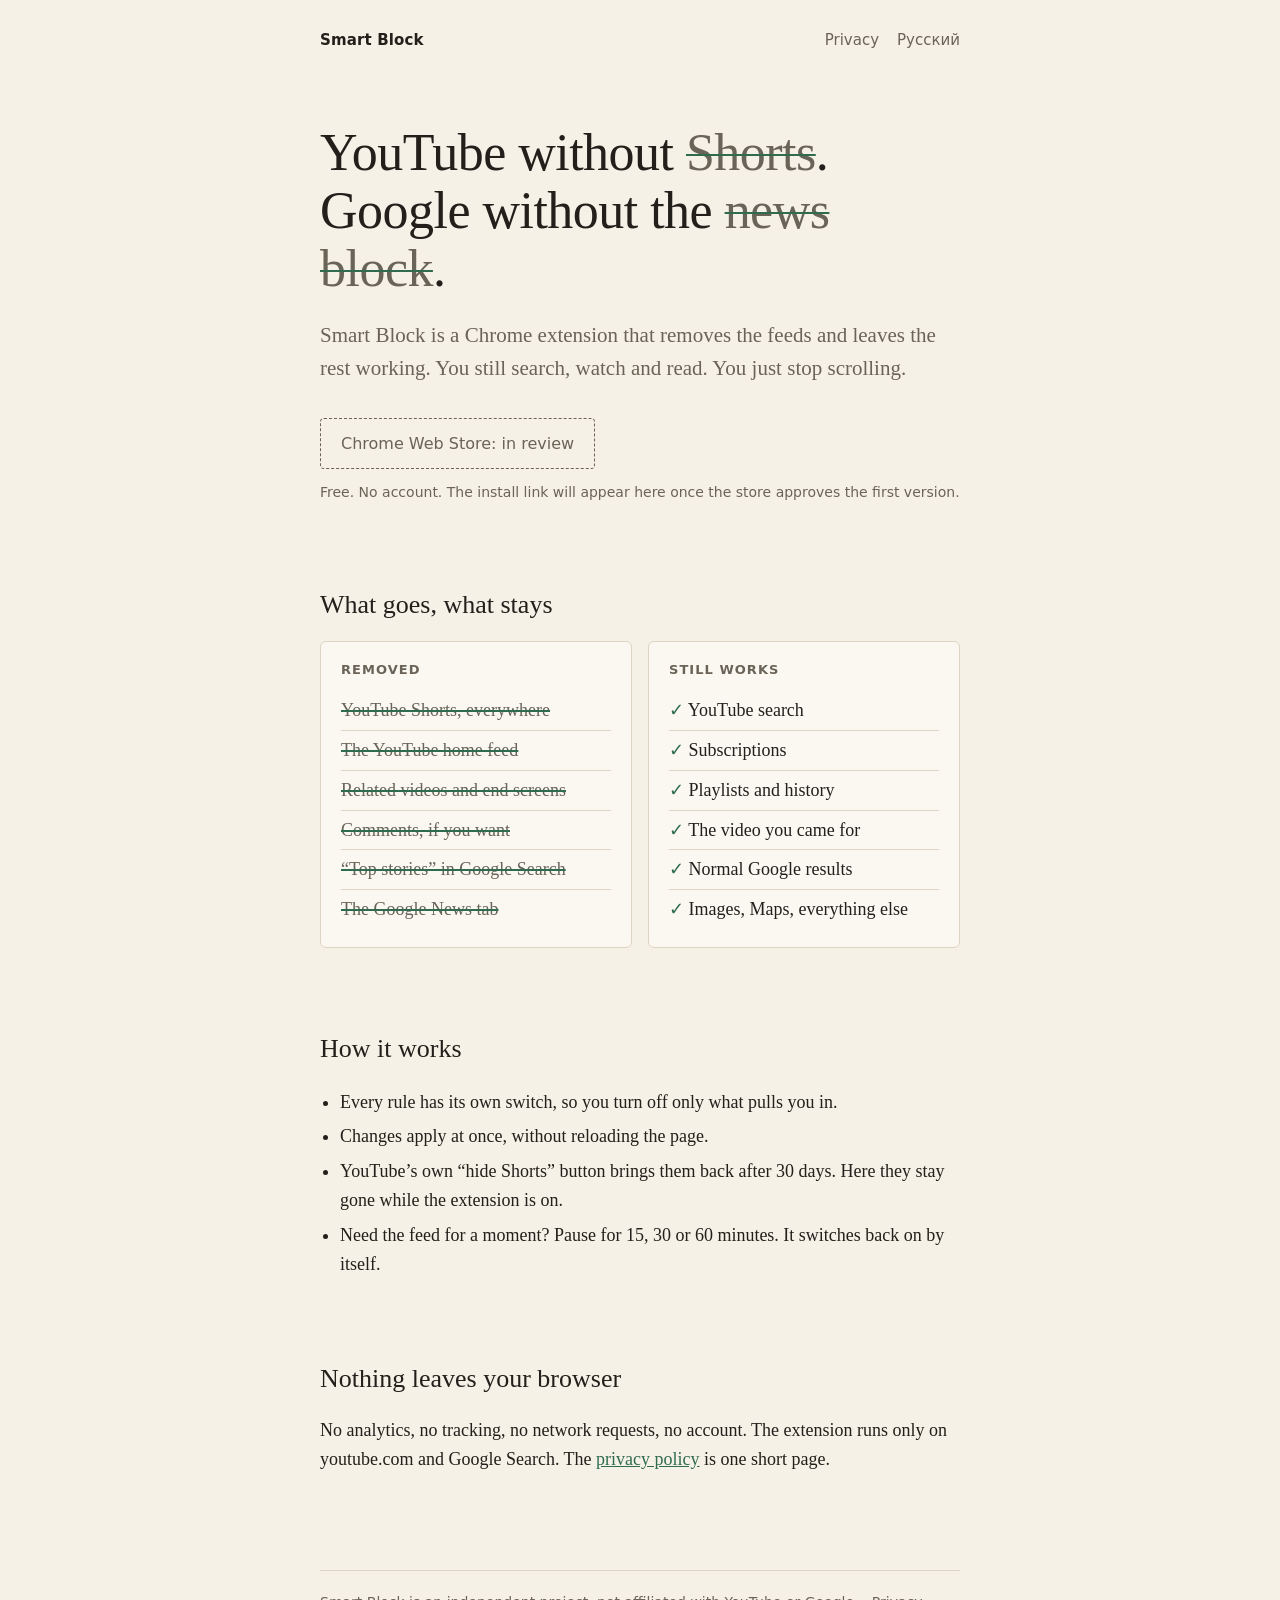
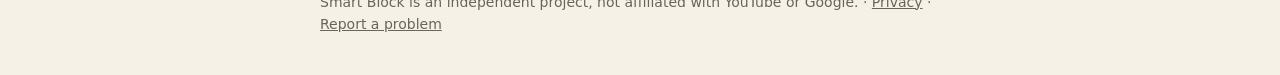
==== index.html @ ee82c9b4 "Smart Block website: landing page in English and Russian, privacy policy Why: the Chrome Web Store n" ====
<!doctype html>
<html lang="en">
<head>
<meta charset="utf-8">
<meta name="viewport" content="width=device-width, initial-scale=1">
<title>Smart Block — remove YouTube Shorts and recommendations</title>
<meta name="description" content="A free Chrome extension that removes YouTube Shorts, recommendations and the home feed, and the Top stories block in Google Search. Search and subscriptions keep working.">
<link rel="stylesheet" href="style.css">
</head>
<body>
<div class="wrap">
<header class="top">
  <a class="name" href="./">Smart Block</a>
  <nav><a href="privacy.html">Privacy</a><a href="ru/" lang="ru">Русский</a></nav>
</header>
<main>
<h1>YouTube without <s>Shorts</s>.<br>Google without the <s>news block</s>.</h1>
<p class="lead">Smart Block is a Chrome extension that removes the feeds and leaves the rest working. You still search, watch and read. You just stop scrolling.</p>
<span class="cta soon">Chrome Web Store: in review</span>
<p class="note">Free. No account. The install link will appear here once the store approves the first version.</p>

<h2>What goes, what stays</h2>
<div class="cols">
  <div class="box gone"><h3>Removed</h3><ul><li>YouTube Shorts, everywhere</li><li>The YouTube home feed</li><li>Related videos and end screens</li><li>Comments, if you want</li><li>“Top stories” in Google Search</li><li>The Google News tab</li></ul></div>
  <div class="box stay"><h3>Still works</h3><ul><li>YouTube search</li><li>Subscriptions</li><li>Playlists and history</li><li>The video you came for</li><li>Normal Google results</li><li>Images, Maps, everything else</li></ul></div>
</div>

<h2>How it works</h2>
<ul class="plain"><li>Every rule has its own switch, so you turn off only what pulls you in.</li><li>Changes apply at once, without reloading the page.</li><li>YouTube’s own “hide Shorts” button brings them back after 30 days. Here they stay gone while the extension is on.</li><li>Need the feed for a moment? Pause for 15, 30 or 60 minutes. It switches back on by itself.</li></ul>

<h2>Nothing leaves your browser</h2>
<p>No analytics, no tracking, no network requests, no account. The extension runs only on youtube.com and Google Search. The <a href="privacy.html">privacy policy</a> is one short page.</p>
</main>
<footer>Smart Block is an independent project, not affiliated with YouTube or Google. · <a href="privacy.html">Privacy</a> · <a href="https://github.com/ismoilovmk/smart-block/issues">Report a problem</a></footer>
</div>
</body>
</html>
---- style.css ----
:root {
  --paper: #f6f1e7;
  --ink: #23201b;
  --soft: #6a6357;
  --line: #ddd4c3;
  --card: #fbf8f1;
  --leaf: #2f6b4f;
}
@media (prefers-color-scheme: dark) {
  :root { --paper: #1b1a17; --ink: #ece6d9; --soft: #a39c8d; --line: #35322c; --card: #23211d; --leaf: #7fbf9c; }
}
* { box-sizing: border-box; }
html { -webkit-text-size-adjust: 100%; }
body {
  margin: 0; background: var(--paper); color: var(--ink);
  font: 18px/1.6 Georgia, "Iowan Old Style", "Times New Roman", serif;
}
.wrap { max-width: 680px; margin: 0 auto; padding: 0 20px; }
header.top { display: flex; justify-content: space-between; align-items: baseline; padding: 28px 0 0; font-family: system-ui, "Segoe UI", sans-serif; font-size: 15px; }
header.top .name { font-weight: 600; letter-spacing: .01em; color: var(--ink); text-decoration: none; }
header.top nav a { color: var(--soft); text-decoration: none; margin-left: 18px; }
header.top nav a:hover { color: var(--ink); }
h1 { font-size: clamp(34px, 7vw, 52px); line-height: 1.12; font-weight: 400; margin: 72px 0 20px; letter-spacing: -.01em; }
h1 s { color: var(--soft); text-decoration-thickness: 2px; text-decoration-color: var(--leaf); }
.lead { font-size: 21px; color: var(--soft); margin: 0 0 32px; max-width: 34em; }
.cta { display: inline-block; font-family: system-ui, "Segoe UI", sans-serif; font-size: 16px; padding: 12px 20px; border: 1.5px solid var(--ink); border-radius: 4px; color: var(--ink); text-decoration: none; }
.cta.soon { border-style: dashed; color: var(--soft); border-color: var(--soft); }
.note { font-family: system-ui, "Segoe UI", sans-serif; font-size: 14px; color: var(--soft); margin: 12px 0 0; }
h2 { font-size: 26px; font-weight: 400; margin: 80px 0 16px; }
.cols { display: grid; grid-template-columns: 1fr 1fr; gap: 16px; }
@media (max-width: 560px) { .cols { grid-template-columns: 1fr; } }
.box { background: var(--card); border: 1px solid var(--line); border-radius: 6px; padding: 18px 20px; }
.box h3 { font-family: system-ui, "Segoe UI", sans-serif; font-size: 13px; letter-spacing: .08em; text-transform: uppercase; color: var(--soft); margin: 0 0 10px; font-weight: 600; }
.box ul { margin: 0; padding: 0; list-style: none; }
.box li { padding: 5px 0; border-top: 1px solid var(--line); }
.box li:first-child { border-top: 0; }
.gone li { text-decoration: line-through; text-decoration-color: var(--leaf); text-decoration-thickness: 1.5px; color: var(--soft); }
.stay li::before { content: "\2713\00a0"; color: var(--leaf); }
p { margin: 0 0 16px; }
.plain { padding-left: 20px; }
.plain li { margin: 6px 0; }
a { color: var(--leaf); }
footer { margin: 96px 0 40px; padding-top: 20px; border-top: 1px solid var(--line); font-family: system-ui, "Segoe UI", sans-serif; font-size: 14px; color: var(--soft); }
footer a { color: var(--soft); }
article h1 { font-size: 34px; margin-top: 56px; }
article h2 { font-size: 22px; margin: 40px 0 10px; }
article code { font-size: .85em; background: var(--card); border: 1px solid var(--line); border-radius: 3px; padding: 1px 5px; }
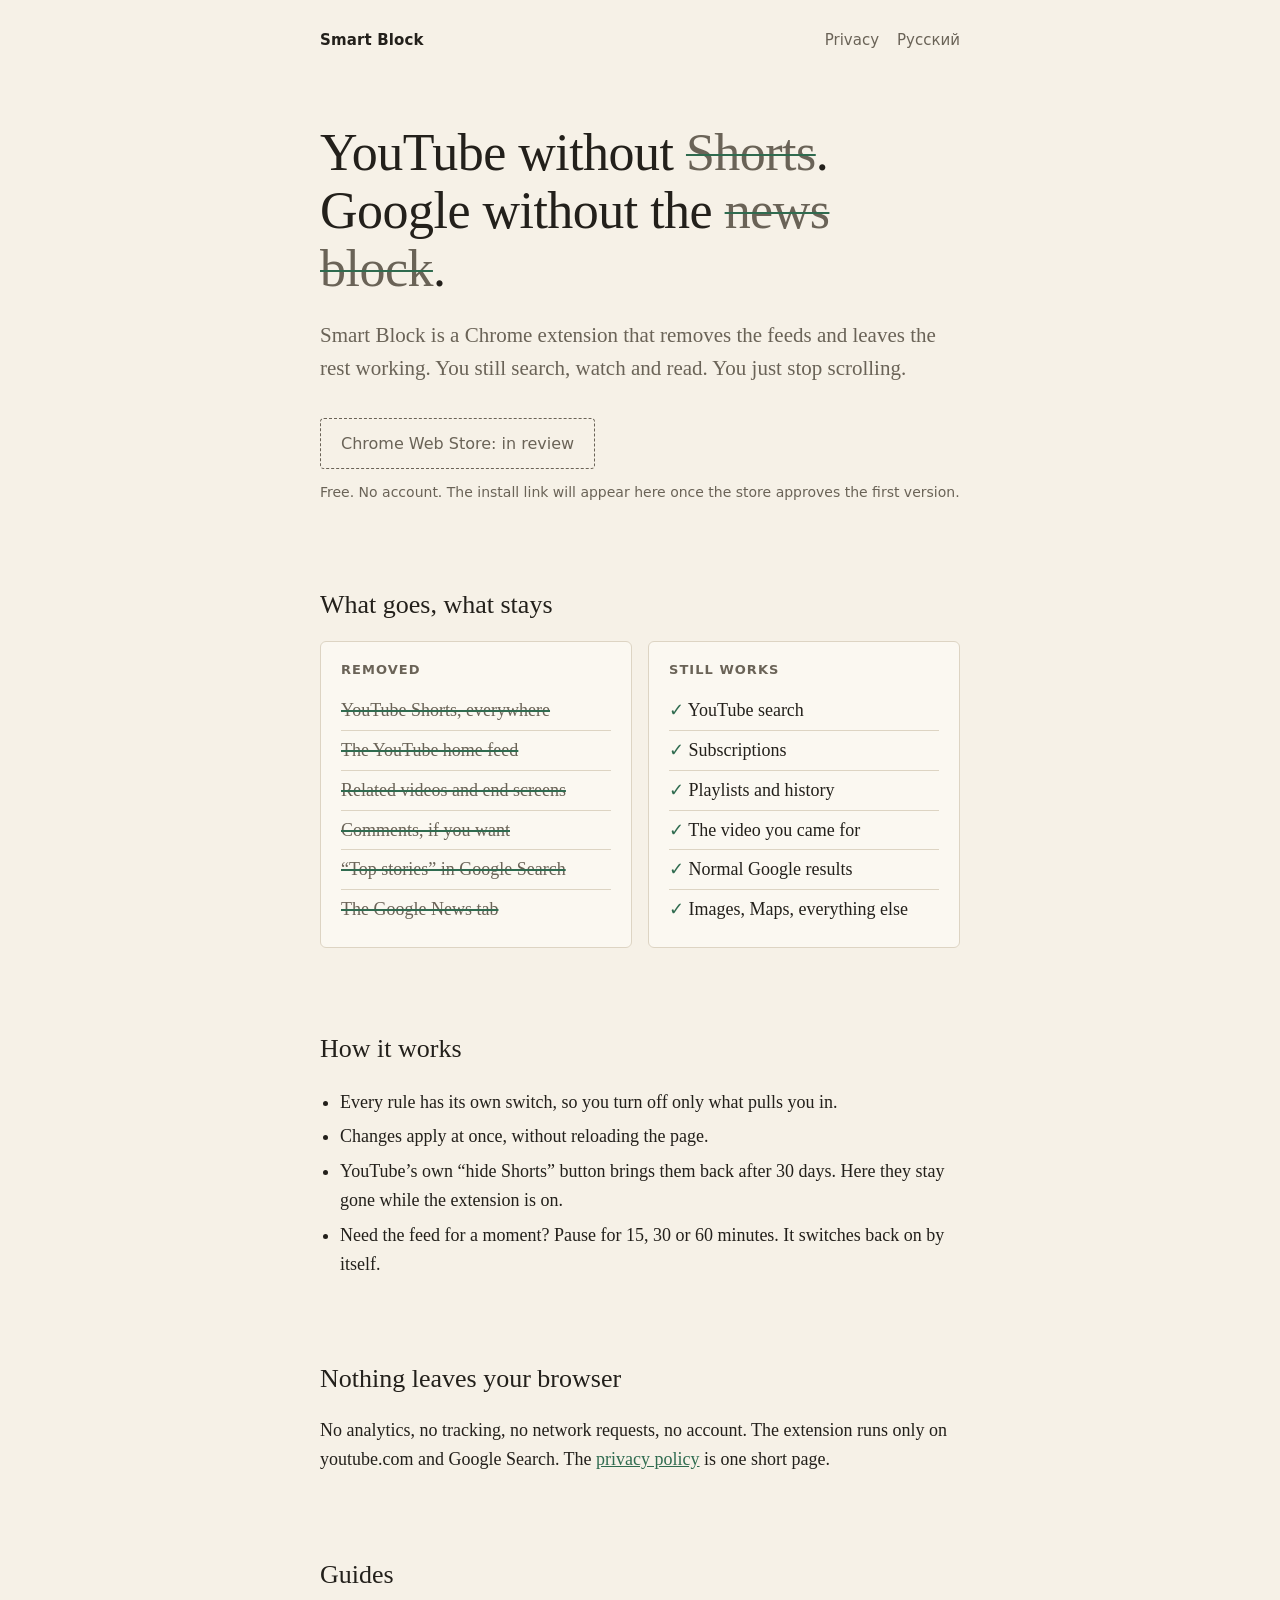
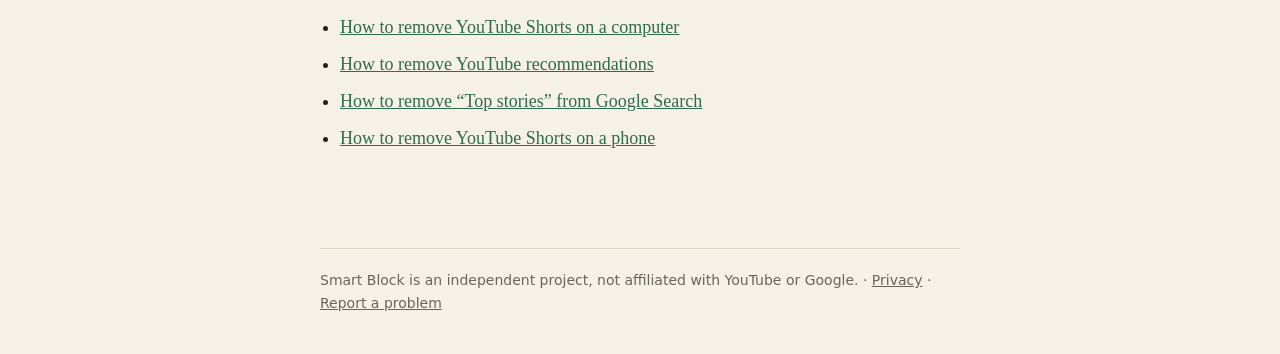
==== commit d8b2dc5c: "Add seven how-to guides, a sitemap and language links Why: keyword research showed people search for" ====
--- a/index.html
+++ b/index.html
@@ -5,6 +5,9 @@
 <meta name="viewport" content="width=device-width, initial-scale=1">
 <title>Smart Block — remove YouTube Shorts and recommendations</title>
 <meta name="description" content="A free Chrome extension that removes YouTube Shorts, recommendations and the home feed, and the Top stories block in Google Search. Search and subscriptions keep working.">
+<link rel="canonical" href="https://ismoilovmk.github.io/smart-block/">
+<link rel="alternate" hreflang="en" href="https://ismoilovmk.github.io/smart-block/">
+<link rel="alternate" hreflang="ru" href="https://ismoilovmk.github.io/smart-block/ru/">
 <link rel="stylesheet" href="style.css">
 </head>
 <body>
@@ -30,6 +33,9 @@
 
 <h2>Nothing leaves your browser</h2>
 <p>No analytics, no tracking, no network requests, no account. The extension runs only on youtube.com and Google Search. The <a href="privacy.html">privacy policy</a> is one short page.</p>
+
+<h2>Guides</h2>
+<ul class="plain guides"><li><a href="remove-youtube-shorts.html">How to remove YouTube Shorts on a computer</a></li><li><a href="remove-youtube-recommendations.html">How to remove YouTube recommendations</a></li><li><a href="remove-top-stories-google.html">How to remove “Top stories” from Google Search</a></li><li><a href="remove-youtube-shorts-phone.html">How to remove YouTube Shorts on a phone</a></li></ul>
 </main>
 <footer>Smart Block is an independent project, not affiliated with YouTube or Google. · <a href="privacy.html">Privacy</a> · <a href="https://github.com/ismoilovmk/smart-block/issues">Report a problem</a></footer>
 </div>
--- a/style.css
+++ b/style.css
@@ -45,3 +45,11 @@
 article h1 { font-size: 34px; margin-top: 56px; }
 article h2 { font-size: 22px; margin: 40px 0 10px; }
 article code { font-size: .85em; background: var(--card); border: 1px solid var(--line); border-radius: 3px; padding: 1px 5px; }
+.guides li { margin: 8px 0; }
+.guide h1 { font-size: clamp(30px, 6vw, 42px); margin: 56px 0 6px; }
+.guide .updated { font-family: system-ui, "Segoe UI", sans-serif; font-size: 13px; color: var(--soft); margin: 0 0 24px; }
+.guide h2 { font-size: 24px; margin: 48px 0 12px; }
+.guide code { font-size: .85em; background: var(--card); border: 1px solid var(--line); border-radius: 3px; padding: 1px 5px; word-break: break-word; }
+.callout { background: var(--card); border-left: 3px solid var(--leaf); padding: 12px 16px; font-size: 16px; color: var(--soft); }
+.getit { margin-top: 64px; padding-top: 8px; border-top: 1px solid var(--line); }
+.getit h2 { margin-top: 32px; }
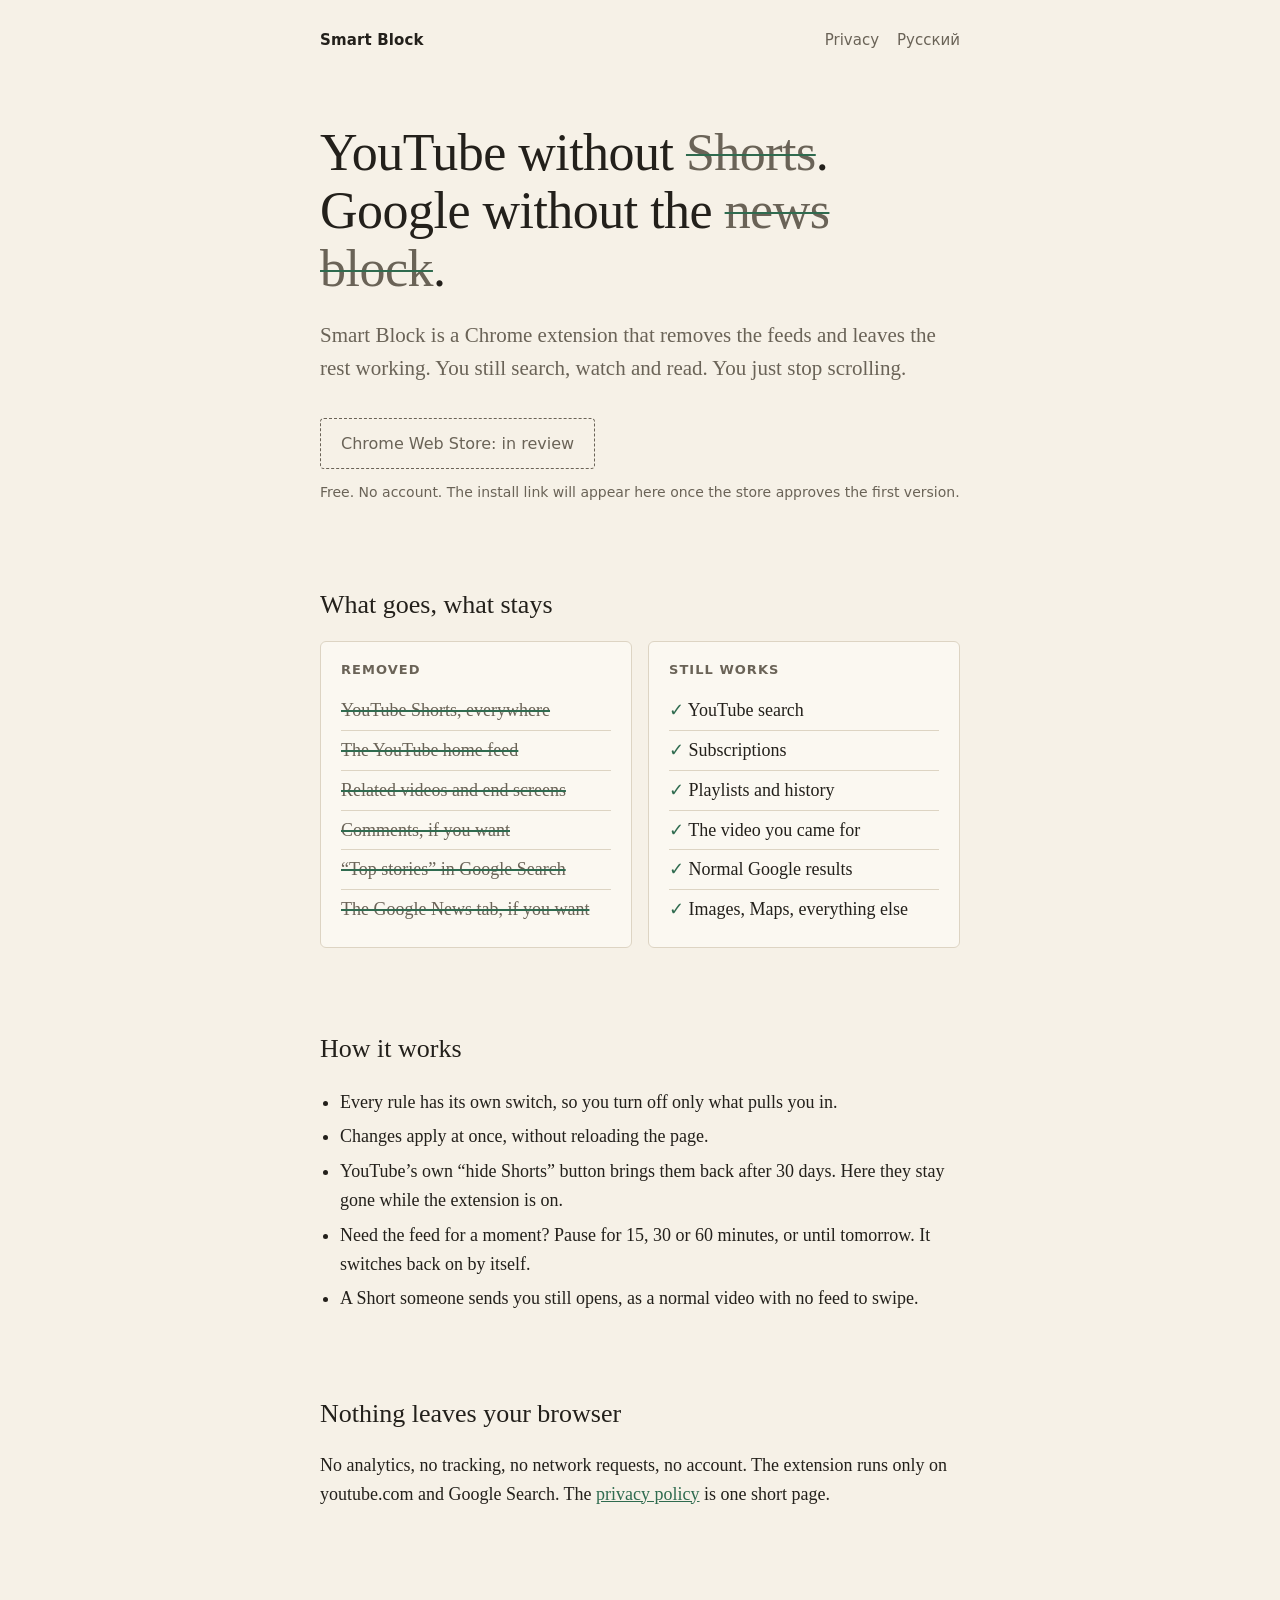
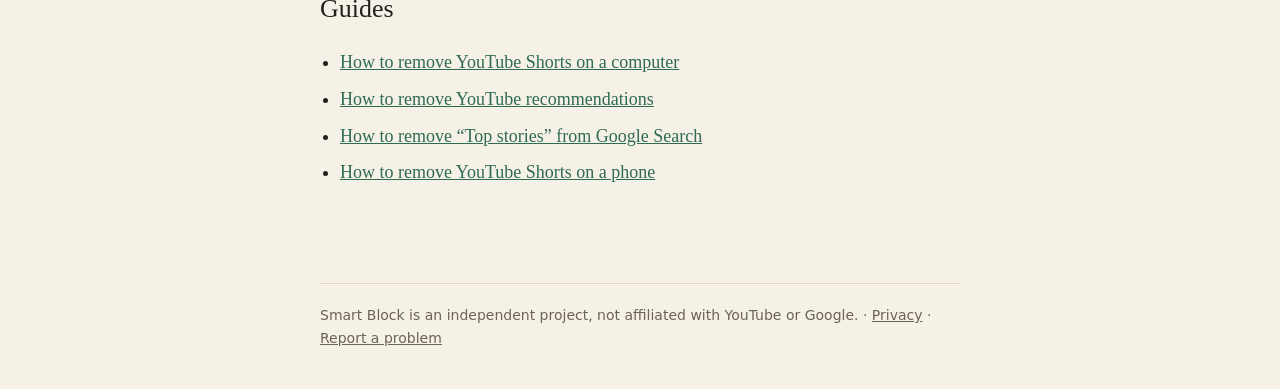
==== commit d2fdf358: "Describe version 1.1: Shorts open as normal videos, News tab optional Why: the pages said a Shorts l" ====
--- a/index.html
+++ b/index.html
@@ -24,12 +24,12 @@
 
 <h2>What goes, what stays</h2>
 <div class="cols">
-  <div class="box gone"><h3>Removed</h3><ul><li>YouTube Shorts, everywhere</li><li>The YouTube home feed</li><li>Related videos and end screens</li><li>Comments, if you want</li><li>“Top stories” in Google Search</li><li>The Google News tab</li></ul></div>
+  <div class="box gone"><h3>Removed</h3><ul><li>YouTube Shorts, everywhere</li><li>The YouTube home feed</li><li>Related videos and end screens</li><li>Comments, if you want</li><li>“Top stories” in Google Search</li><li>The Google News tab, if you want</li></ul></div>
   <div class="box stay"><h3>Still works</h3><ul><li>YouTube search</li><li>Subscriptions</li><li>Playlists and history</li><li>The video you came for</li><li>Normal Google results</li><li>Images, Maps, everything else</li></ul></div>
 </div>
 
 <h2>How it works</h2>
-<ul class="plain"><li>Every rule has its own switch, so you turn off only what pulls you in.</li><li>Changes apply at once, without reloading the page.</li><li>YouTube’s own “hide Shorts” button brings them back after 30 days. Here they stay gone while the extension is on.</li><li>Need the feed for a moment? Pause for 15, 30 or 60 minutes. It switches back on by itself.</li></ul>
+<ul class="plain"><li>Every rule has its own switch, so you turn off only what pulls you in.</li><li>Changes apply at once, without reloading the page.</li><li>YouTube’s own “hide Shorts” button brings them back after 30 days. Here they stay gone while the extension is on.</li><li>Need the feed for a moment? Pause for 15, 30 or 60 minutes, or until tomorrow. It switches back on by itself.</li><li>A Short someone sends you still opens, as a normal video with no feed to swipe.</li></ul>
 
 <h2>Nothing leaves your browser</h2>
 <p>No analytics, no tracking, no network requests, no account. The extension runs only on youtube.com and Google Search. The <a href="privacy.html">privacy policy</a> is one short page.</p>
